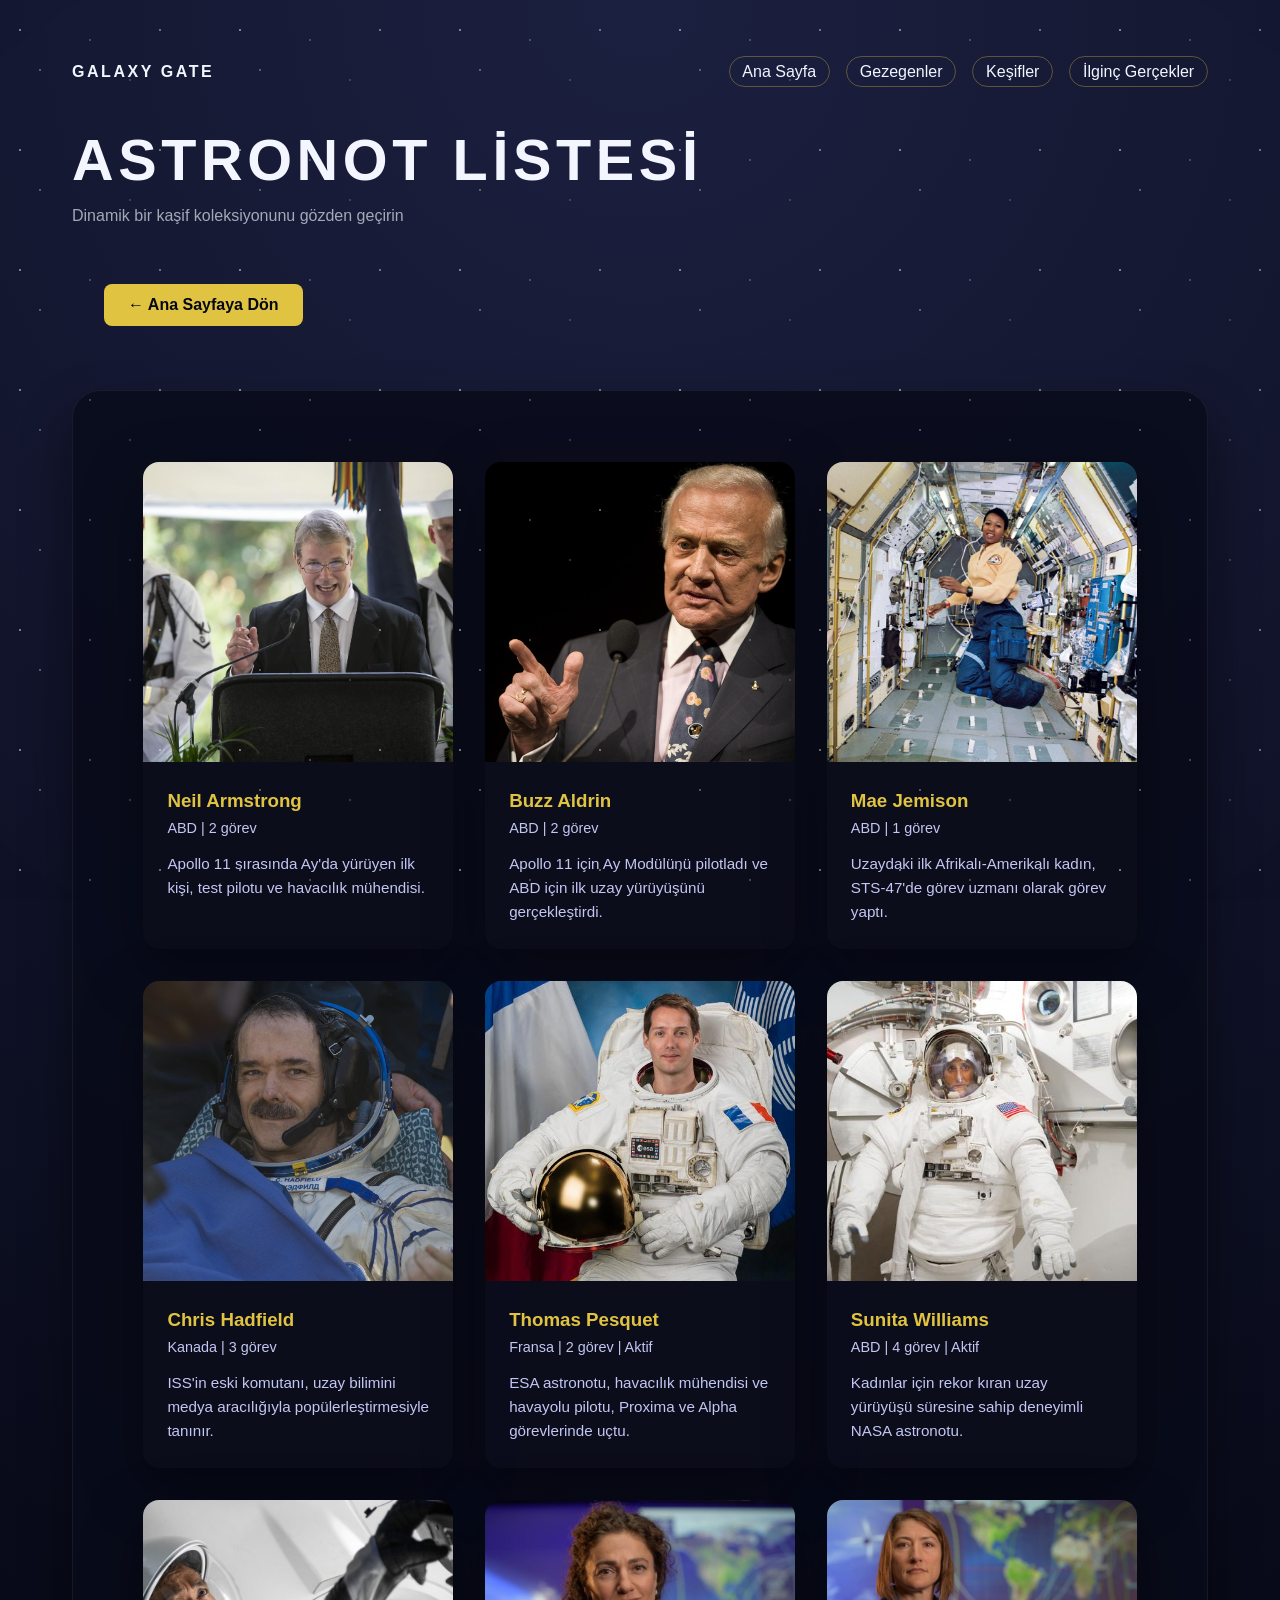
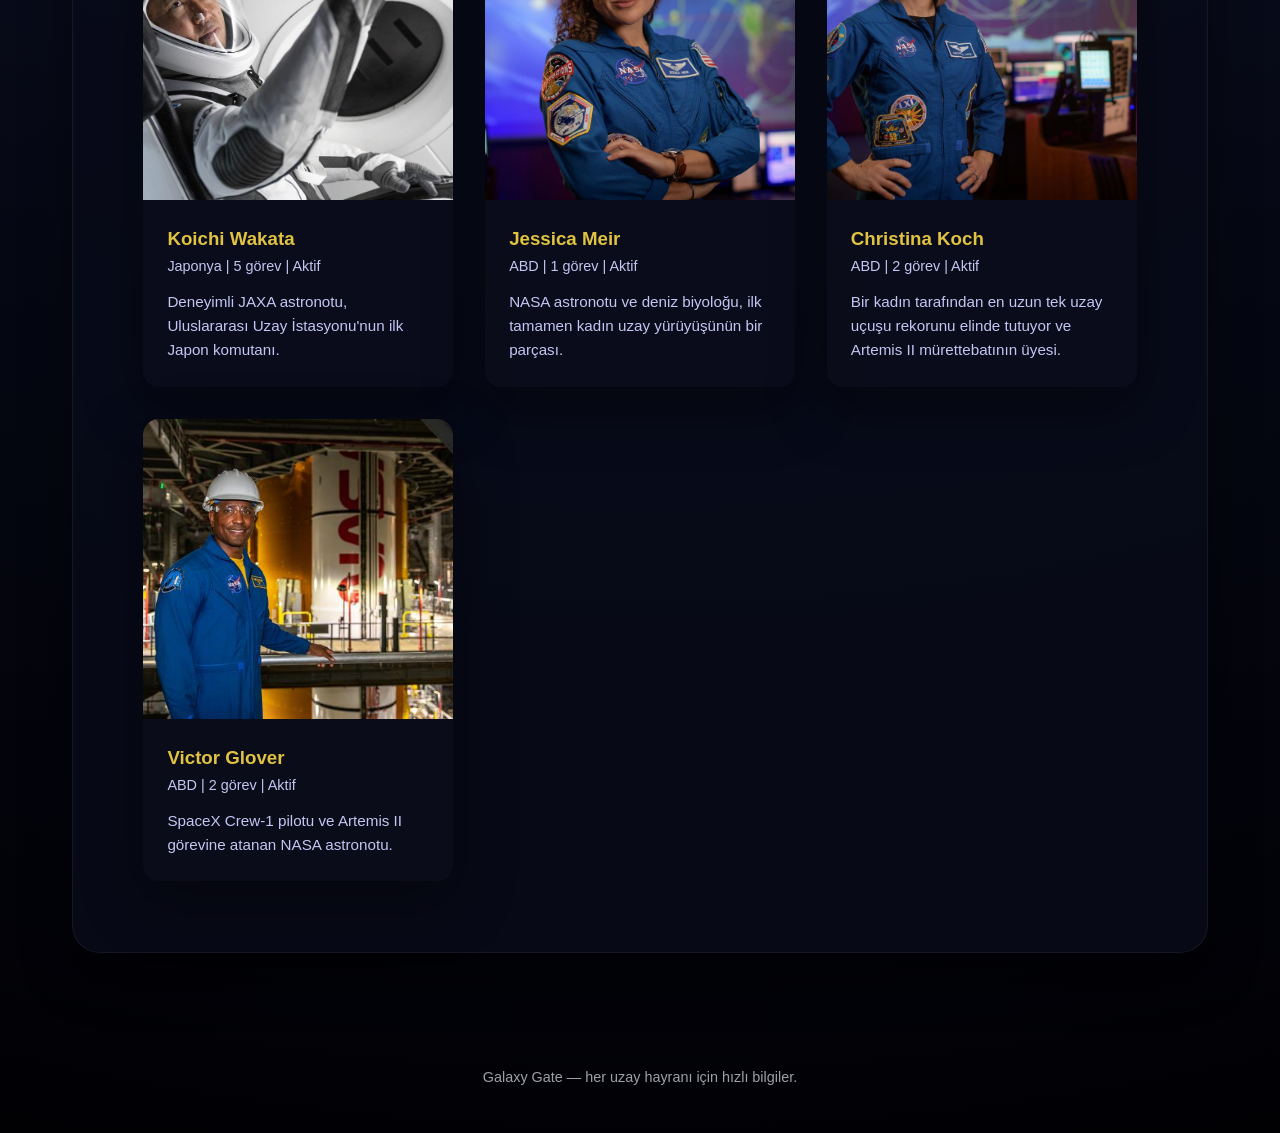
==== HTML/astronauts.html @ 95a06919 "Initial commit: Galaxy Gate website - Complete static website with HTML and CSS" ====
<!DOCTYPE html>
<html lang="tr">
  <head>
    <meta charset="utf-8">
    <meta name="viewport" content="width=device-width, initial-scale=1">
    <title>Astronotlar - Galaxy Gate</title>
    <link rel="stylesheet" href="../CSS/common.css" />
    <link rel="stylesheet" href="../CSS/astronauts.css" />
  </head>
  <body>
    <div class="stars"></div>
    <header class="page-header">
      <div class="page-header__inner">
        <a class="brand" href="index.html">Galaxy Gate</a>
        <nav>
          <a href="index.html">Ana Sayfa</a>
          <a href="planets.html">Gezegenler</a>
          <a href="discoveries.html">Keşifler</a>
          <a href="facts.html">İlginç Gerçekler</a>
        </nav>
      </div>
      <div class="page-header__hero">
        <h1>Astronot Listesi</h1>
        <p>Dinamik bir kaşif koleksiyonunu gözden geçirin</p>
      </div>
    </header>

    <main>
      <div class="back-link-wrapper">
        <a href="index.html" class="back-link">← Ana Sayfaya Dön</a>
      </div>
      <section class="list-wrapper">
        <div class="astronauts-grid">
          <article class="card">
            <img src="../images/astronauts/neil-armstrong.jpg" alt="Neil Armstrong">
            <div class="card-content">
              <h3>Neil Armstrong</h3>
              <div class="card-meta">ABD | 2 görev</div>
              <p class="card-bio">Apollo 11 sırasında Ay'da yürüyen ilk kişi, test pilotu ve havacılık mühendisi.</p>
            </div>
          </article>

          <article class="card">
            <img src="../images/astronauts/buzz-aldrin.jpg" alt="Buzz Aldrin">
            <div class="card-content">
              <h3>Buzz Aldrin</h3>
              <div class="card-meta">ABD | 2 görev</div>
              <p class="card-bio">Apollo 11 için Ay Modülünü pilotladı ve ABD için ilk uzay yürüyüşünü gerçekleştirdi.</p>
            </div>
          </article>

          <article class="card">
            <img src="../images/astronauts/mae-jemison.jpg" alt="Mae Jemison">
            <div class="card-content">
              <h3>Mae Jemison</h3>
              <div class="card-meta">ABD | 1 görev</div>
              <p class="card-bio">Uzaydaki ilk Afrikalı-Amerikalı kadın, STS-47'de görev uzmanı olarak görev yaptı.</p>
            </div>
          </article>

          <article class="card">
            <img src="../images/astronauts/chris-hadfield.jpg" alt="Chris Hadfield">
            <div class="card-content">
              <h3>Chris Hadfield</h3>
              <div class="card-meta">Kanada | 3 görev</div>
              <p class="card-bio">ISS'in eski komutanı, uzay bilimini medya aracılığıyla popülerleştirmesiyle tanınır.</p>
            </div>
          </article>

          <article class="card">
            <img src="../images/astronauts/thomas-pesquet.jpg" alt="Thomas Pesquet">
            <div class="card-content">
              <h3>Thomas Pesquet</h3>
              <div class="card-meta">Fransa | 2 görev | Aktif</div>
              <p class="card-bio">ESA astronotu, havacılık mühendisi ve havayolu pilotu, Proxima ve Alpha görevlerinde uçtu.</p>
            </div>
          </article>

          <article class="card">
            <img src="../images/astronauts/sunita-williams.jpg" alt="Sunita Williams">
            <div class="card-content">
              <h3>Sunita Williams</h3>
              <div class="card-meta">ABD | 4 görev | Aktif</div>
              <p class="card-bio">Kadınlar için rekor kıran uzay yürüyüşü süresine sahip deneyimli NASA astronotu.</p>
            </div>
          </article>

          <article class="card">
            <img src="../images/astronauts/koichi-wakata.jpg" alt="Koichi Wakata">
            <div class="card-content">
              <h3>Koichi Wakata</h3>
              <div class="card-meta">Japonya | 5 görev | Aktif</div>
              <p class="card-bio">Deneyimli JAXA astronotu, Uluslararası Uzay İstasyonu'nun ilk Japon komutanı.</p>
            </div>
          </article>

          <article class="card">
            <img src="../images/astronauts/jessica-meir.jpg" alt="Jessica Meir">
            <div class="card-content">
              <h3>Jessica Meir</h3>
              <div class="card-meta">ABD | 1 görev | Aktif</div>
              <p class="card-bio">NASA astronotu ve deniz biyoloğu, ilk tamamen kadın uzay yürüyüşünün bir parçası.</p>
            </div>
          </article>

          <article class="card">
            <img src="../images/astronauts/christina-koch.jpg" alt="Christina Koch">
            <div class="card-content">
              <h3>Christina Koch</h3>
              <div class="card-meta">ABD | 2 görev | Aktif</div>
              <p class="card-bio">Bir kadın tarafından en uzun tek uzay uçuşu rekorunu elinde tutuyor ve Artemis II mürettebatının üyesi.</p>
            </div>
          </article>

          <article class="card">
            <img src="../images/astronauts/victor-glover.jpg" alt="Victor Glover">
            <div class="card-content">
              <h3>Victor Glover</h3>
              <div class="card-meta">ABD | 2 görev | Aktif</div>
              <p class="card-bio">SpaceX Crew-1 pilotu ve Artemis II görevine atanan NASA astronotu.</p>
            </div>
          </article>
        </div>
      </section>
    </main>

    <footer class="page-footer">
      <p>Galaxy Gate — her uzay hayranı için hızlı bilgiler.</p>
    </footer>
  </body>
</html>
---- CSS/common.css ----
/* Common Background Styles for All Pages (except index.html) */

/* Reset and base styles */
* {
  margin: 0;
  padding: 0;
  box-sizing: border-box;
}

body {
  font-family: 'Segoe UI', Tahoma, Geneva, Verdana, sans-serif;
  background:
    radial-gradient(1200px 800px at 80% -10%, rgba(66, 133, 244, 0.10), transparent 60%),
    radial-gradient(900px 700px at 10% 120%, rgba(123, 31, 162, 0.10), transparent 60%),
    radial-gradient(600px 500px at 50% 20%, rgba(0, 255, 234, 0.06), transparent 55%),
    linear-gradient(180deg, #0b0d18 0%, #0a0c16 35%, #060914 100%);
  color: #ffffff;
  overflow-y: auto;
  overflow-x: hidden;
  min-height: 100vh;
  position: relative;
}

/* Subtle vignette for cinematic depth */
body::after {
  content: '';
  position: fixed;
  inset: 0;
  pointer-events: none;
  background: radial-gradient(120% 120% at 50% 50%, transparent 55%, rgba(0,0,0,0.35) 100%);
  z-index: 1;
}

/* Stars background */
.stars {
  position: fixed;
  top: 0;
  left: 0;
  width: 100%;
  height: 100%;
  background-image: 
    radial-gradient(1.5px 1.5px at 20px 30px, #ffffff, transparent),
    radial-gradient(1.2px 1.2px at 40px 70px, rgba(255,255,255,0.85), transparent),
    radial-gradient(1px 1px at 90px 40px, rgba(255,255,255,0.9), transparent),
    radial-gradient(1px 1px at 130px 80px, rgba(255,255,255,0.7), transparent),
    radial-gradient(1.6px 1.6px at 160px 30px, rgba(255,255,255,0.8), transparent);
  background-repeat: repeat;
  background-size: 220px 120px;
  animation: twinkle 5s ease-in-out infinite alternate;
  opacity: 0.85;
  z-index: 0;
}

@keyframes twinkle {
  0% { opacity: 0.3; }
  100% { opacity: 1; }
}
---- CSS/astronauts.css ----
/* Astronauts page specific styles */

:root {
  color-scheme: dark;
  --bg: radial-gradient(circle at top, #1c2040 0%, #050713 70%, #010104 100%);
  --surface: rgba(9, 12, 26, 0.82);
  --surface-alt: rgba(15, 19, 37, 0.82);
  --border: rgba(255, 255, 255, 0.06);
  --text: #f3f5ff;
  --muted: rgba(243, 245, 255, 0.65);
  --accent: #e0c341;
  --accent-strong: #f5d861;
  --shadow: 0 24px 50px rgba(0, 0, 0, 0.45);
  --font-primary: "Segoe UI", "Cairo", sans-serif;
}

*,
*::before,
*::after {
  box-sizing: border-box;
}

html,
body {
  margin: 0;
  min-height: 100%;
  background: var(--bg);
  color: var(--text);
  font-family: var(--font-primary);
}

a {
  color: inherit;
  text-decoration: none;
}

a:focus-visible,
button:focus-visible,
select:focus-visible,
input:focus-visible {
  outline: 3px solid var(--accent);
  outline-offset: 3px;
}

.page-header {
  position: relative;
  padding: clamp(1.5rem, 5vw, 3.5rem) clamp(1.5rem, 6vw, 4.5rem) 1.5rem;
  display: flex;
  flex-direction: column;
  gap: 2.5rem;
}

.page-header__inner {
  display: flex;
  justify-content: space-between;
  align-items: center;
  gap: 1.5rem;
}

.brand {
  font-weight: 700;
  letter-spacing: 0.16em;
  text-transform: uppercase;
}

.page-header nav {
  display: flex;
  gap: 1rem;
  flex-wrap: wrap;
}

.page-header nav a {
  padding: 0.35rem 0.8rem;
  border-radius: 999px;
  border: 1px solid rgba(224, 195, 65, 0.35);
  transition: background 200ms ease;
}

.page-header nav a:hover,
.page-header nav a:focus-visible {
  background: rgba(224, 195, 65, 0.16);
  color: var(--accent-strong);
}

.page-header__hero h1 {
  margin: 0 0 0.6rem;
  font-size: clamp(2.4rem, 6vw, 3.6rem);
  text-transform: uppercase;
  letter-spacing: 0.08em;
}

.page-header__hero p {
  margin: 0;
  max-width: 620px;
  color: var(--muted);
  line-height: 1.6;
}

main {
  display: flex;
  flex-direction: column;
  gap: 2rem;
  padding: 0 clamp(1.5rem, 6vw, 4.5rem) clamp(3rem, 6vw, 5rem);
}

.list-wrapper {
  background: var(--surface);
  border-radius: 28px;
  border: 1px solid var(--border);
  padding: clamp(1.5rem, 3vw, 2.5rem);
  min-height: 40vh;
  box-shadow: var(--shadow);
}

.astronauts-grid {
  display: grid;
  grid-template-columns: repeat(auto-fill, minmax(280px, 1fr));
  gap: 2rem;
  padding: 2rem;
  max-width: 1400px;
  margin: 0 auto;
}

.card {
  background: rgba(12, 14, 28, 0.85);
  border-radius: 1rem;
  overflow: hidden;
  box-shadow: 0 20px 60px rgba(0, 0, 0, 0.4);
  transition: transform 0.3s ease;
}

.card:hover {
  transform: translateY(-5px);
}

.card img {
  width: 100%;
  height: 300px;
  object-fit: cover;
}

.card-content {
  padding: 1.5rem;
}

.card h3 {
  color: #e0c341;
  margin: 0 0 0.5rem 0;
}

.card-meta {
  color: #c3c6f2;
  font-size: 0.9rem;
  margin-bottom: 1rem;
}

.card-bio {
  color: #c3c6f2;
  line-height: 1.6;
  font-size: 0.95rem;
}

.page-footer {
  text-align: center;
  padding: 2.5rem 1.5rem 3rem;
  color: var(--muted);
  font-size: 0.9rem;
}

.back-link-wrapper {
  position: relative;
  z-index: 100;
  padding: 2rem;
}

.back-link {
  display: inline-block;
  padding: 0.75rem 1.5rem;
  background: #e0c341;
  color: #050713;
  text-decoration: none;
  border-radius: 0.5rem;
  font-weight: bold;
  cursor: pointer;
  transition: background 0.3s ease;
}

.back-link:hover {
  background: #f5d861;
}

@media (max-width: 768px) {
  .page-header__inner {
    flex-direction: column;
    align-items: flex-start;
  }
}

@media (prefers-reduced-motion: reduce) {
  *,
  *::before,
  *::after {
    animation-duration: 0.01ms !important;
    animation-iteration-count: 1 !important;
    transition-duration: 0.01ms !important;
  }
}
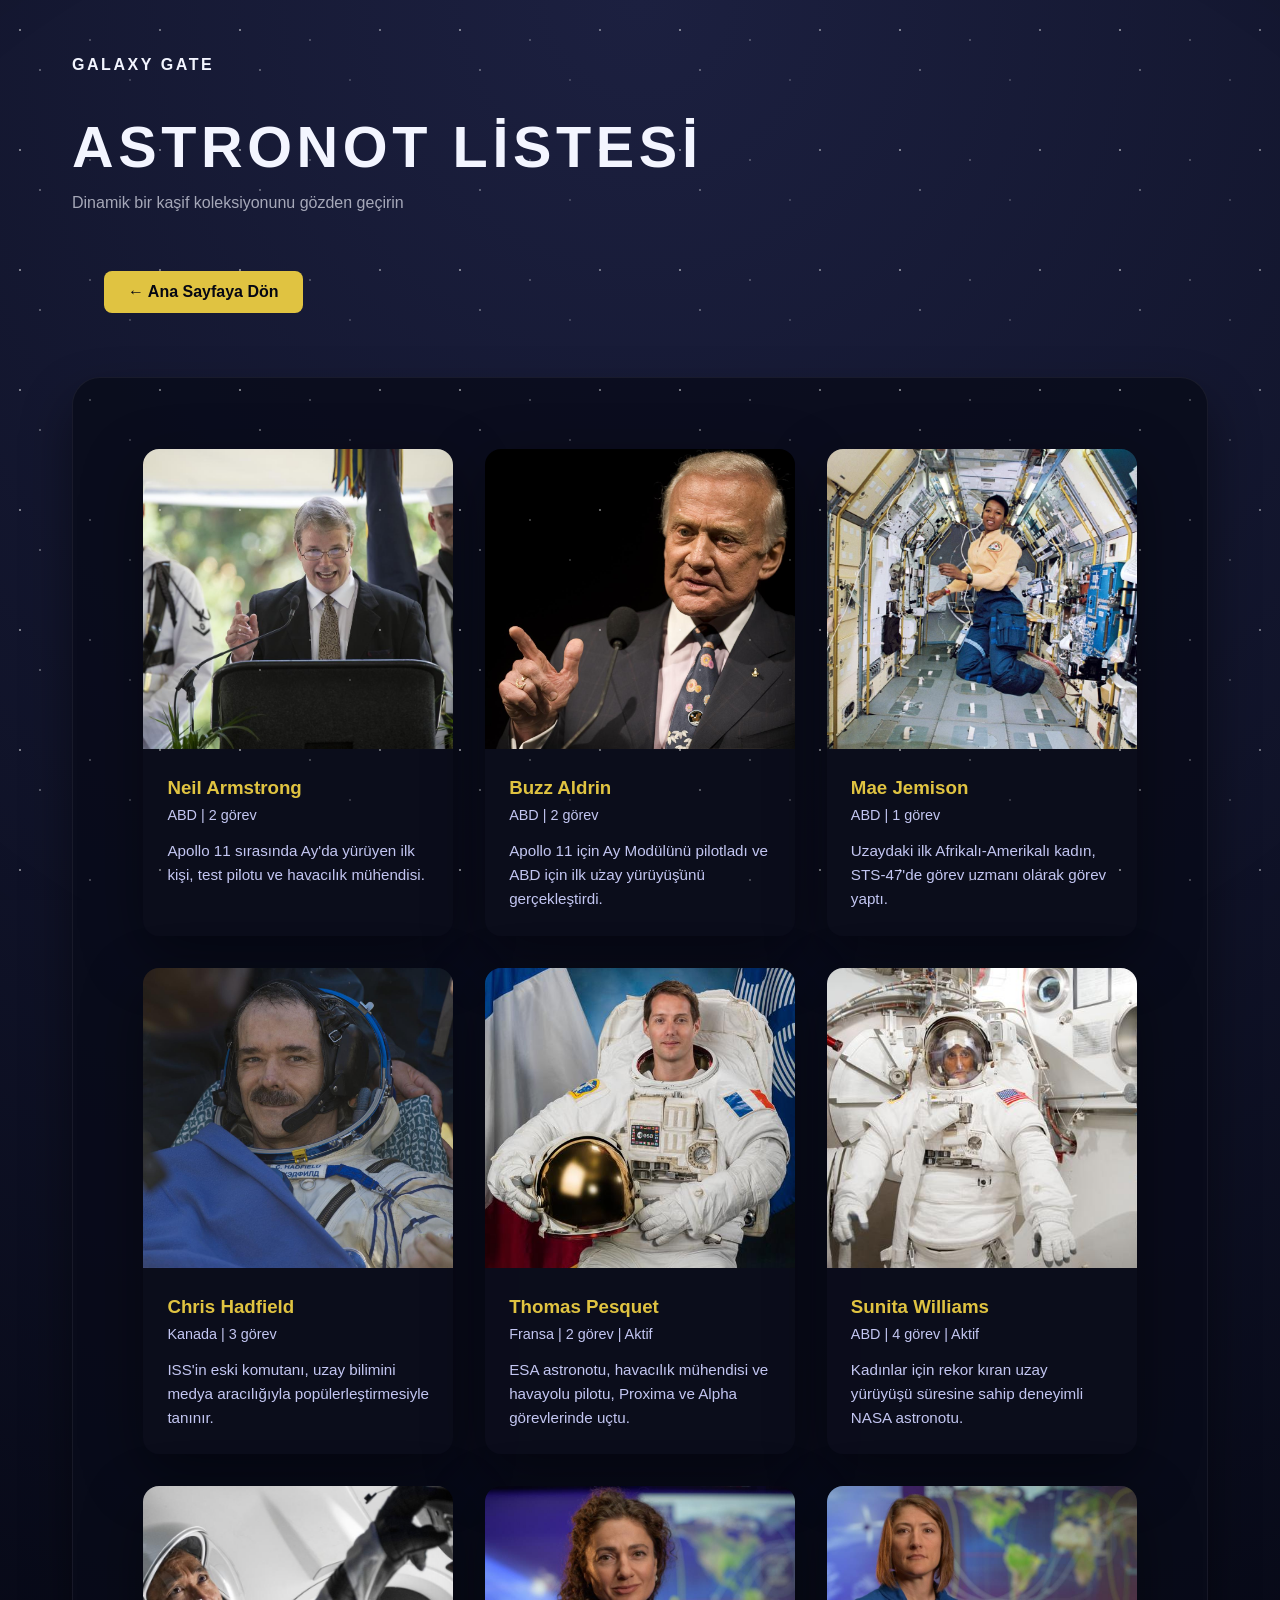
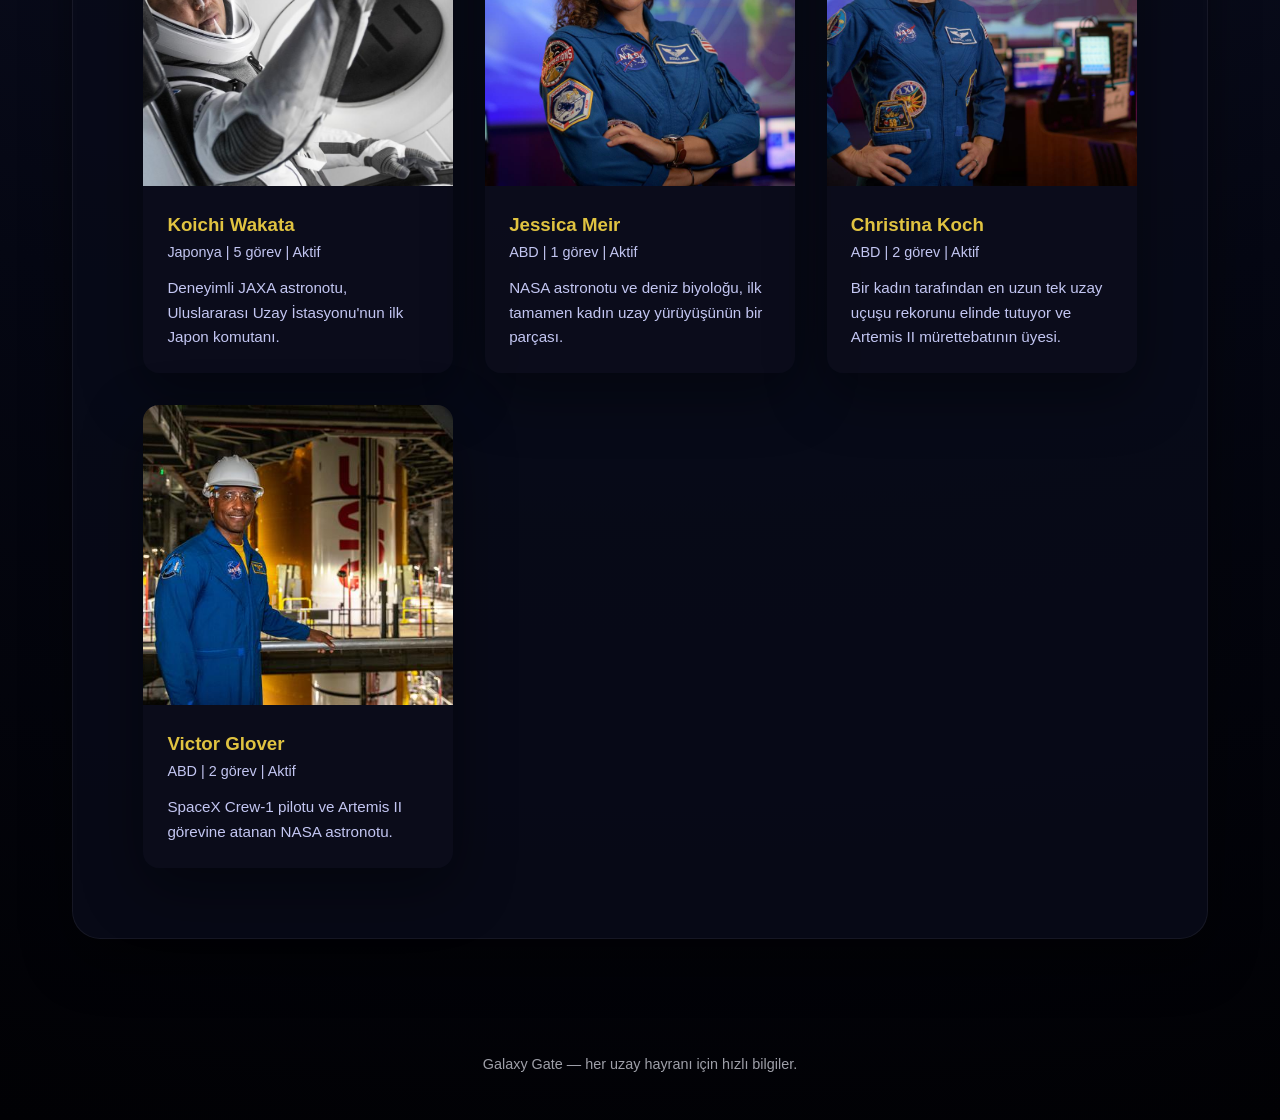
==== commit e4fede49: "إصلاح مشكلة التمرير في الصفحة الرئيسية وإزالة شريط التنقل من صفحة رواد الفضاء" ====
--- a/HTML/astronauts.html
+++ b/HTML/astronauts.html
@@ -11,13 +11,7 @@
     <div class="stars"></div>
     <header class="page-header">
       <div class="page-header__inner">
-        <a class="brand" href="index.html">Galaxy Gate</a>
-        <nav>
-          <a href="index.html">Ana Sayfa</a>
-          <a href="planets.html">Gezegenler</a>
-          <a href="discoveries.html">Keşifler</a>
-          <a href="facts.html">İlginç Gerçekler</a>
-        </nav>
+        <a class="brand" href="../index.html">Galaxy Gate</a>
       </div>
       <div class="page-header__hero">
         <h1>Astronot Listesi</h1>
@@ -27,7 +21,7 @@
 
     <main>
       <div class="back-link-wrapper">
-        <a href="index.html" class="back-link">← Ana Sayfaya Dön</a>
+        <a href="../index.html" class="back-link">← Ana Sayfaya Dön</a>
       </div>
       <section class="list-wrapper">
         <div class="astronauts-grid">
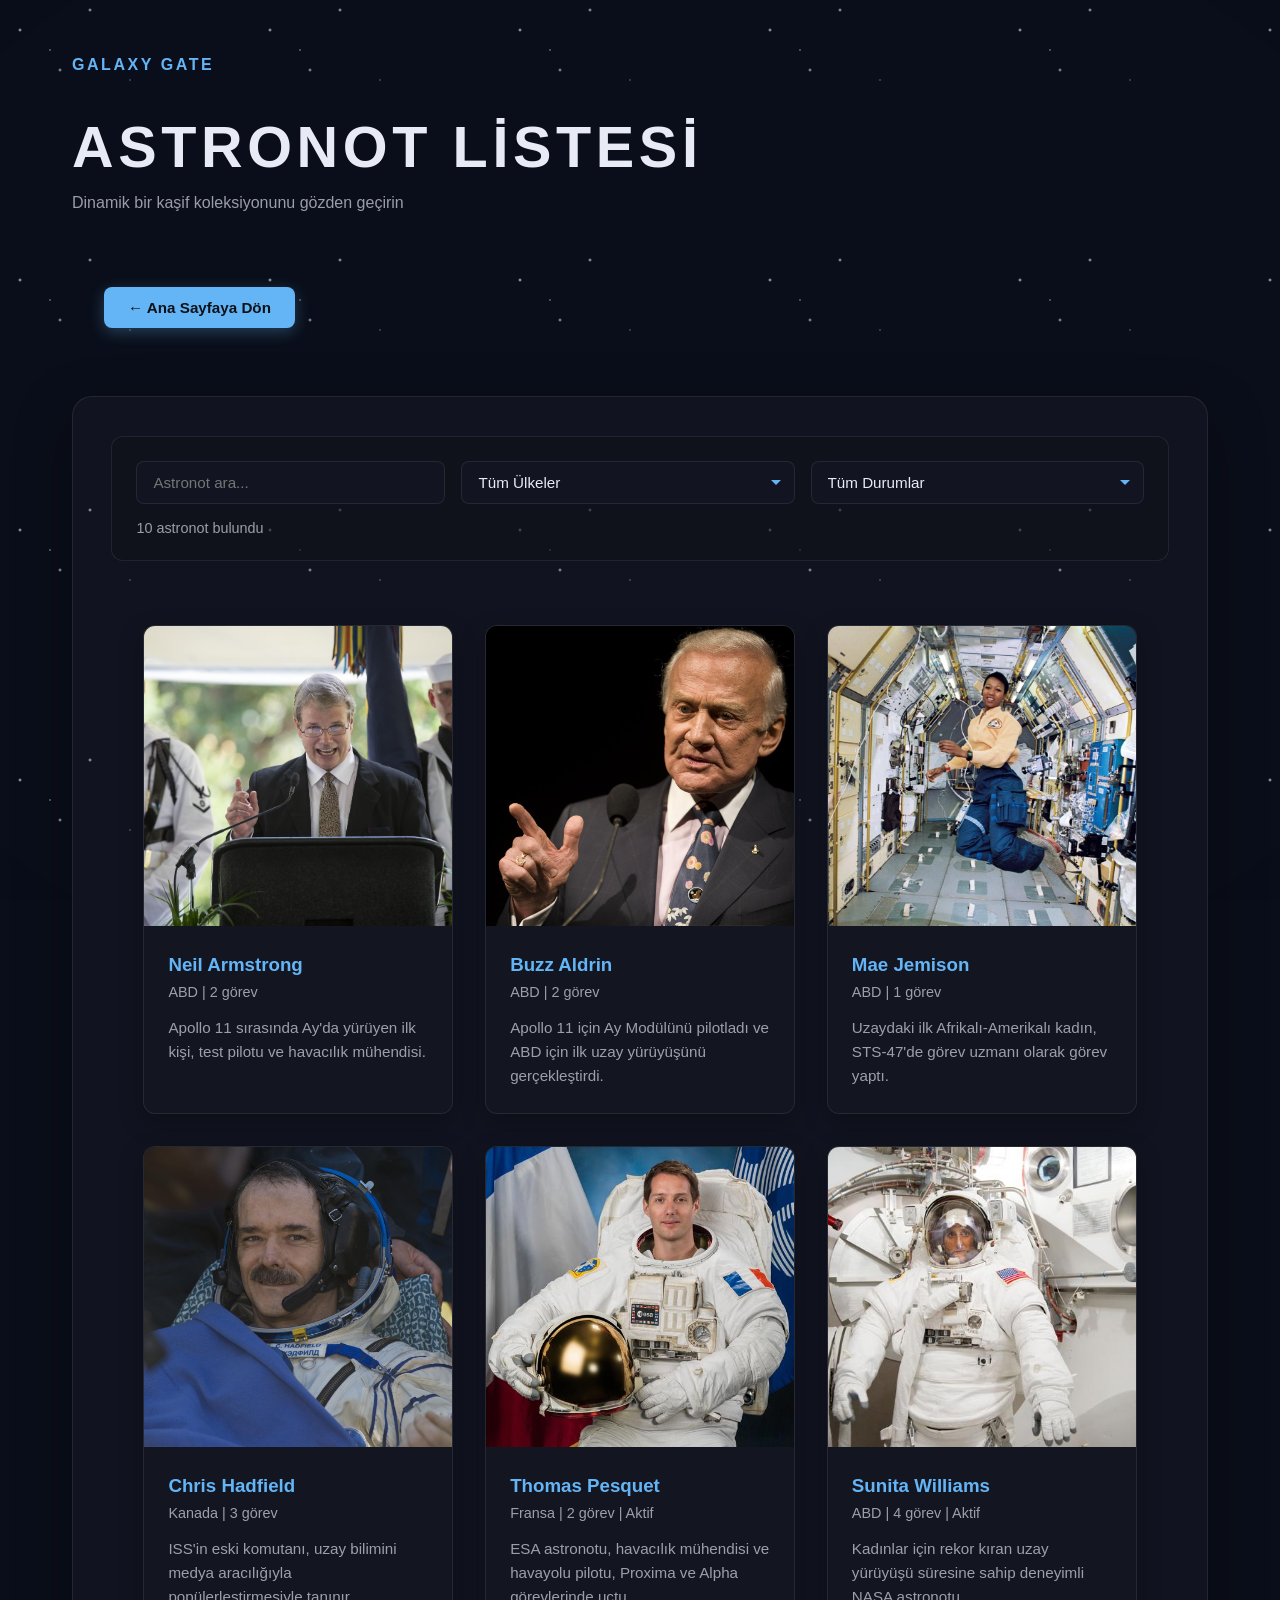
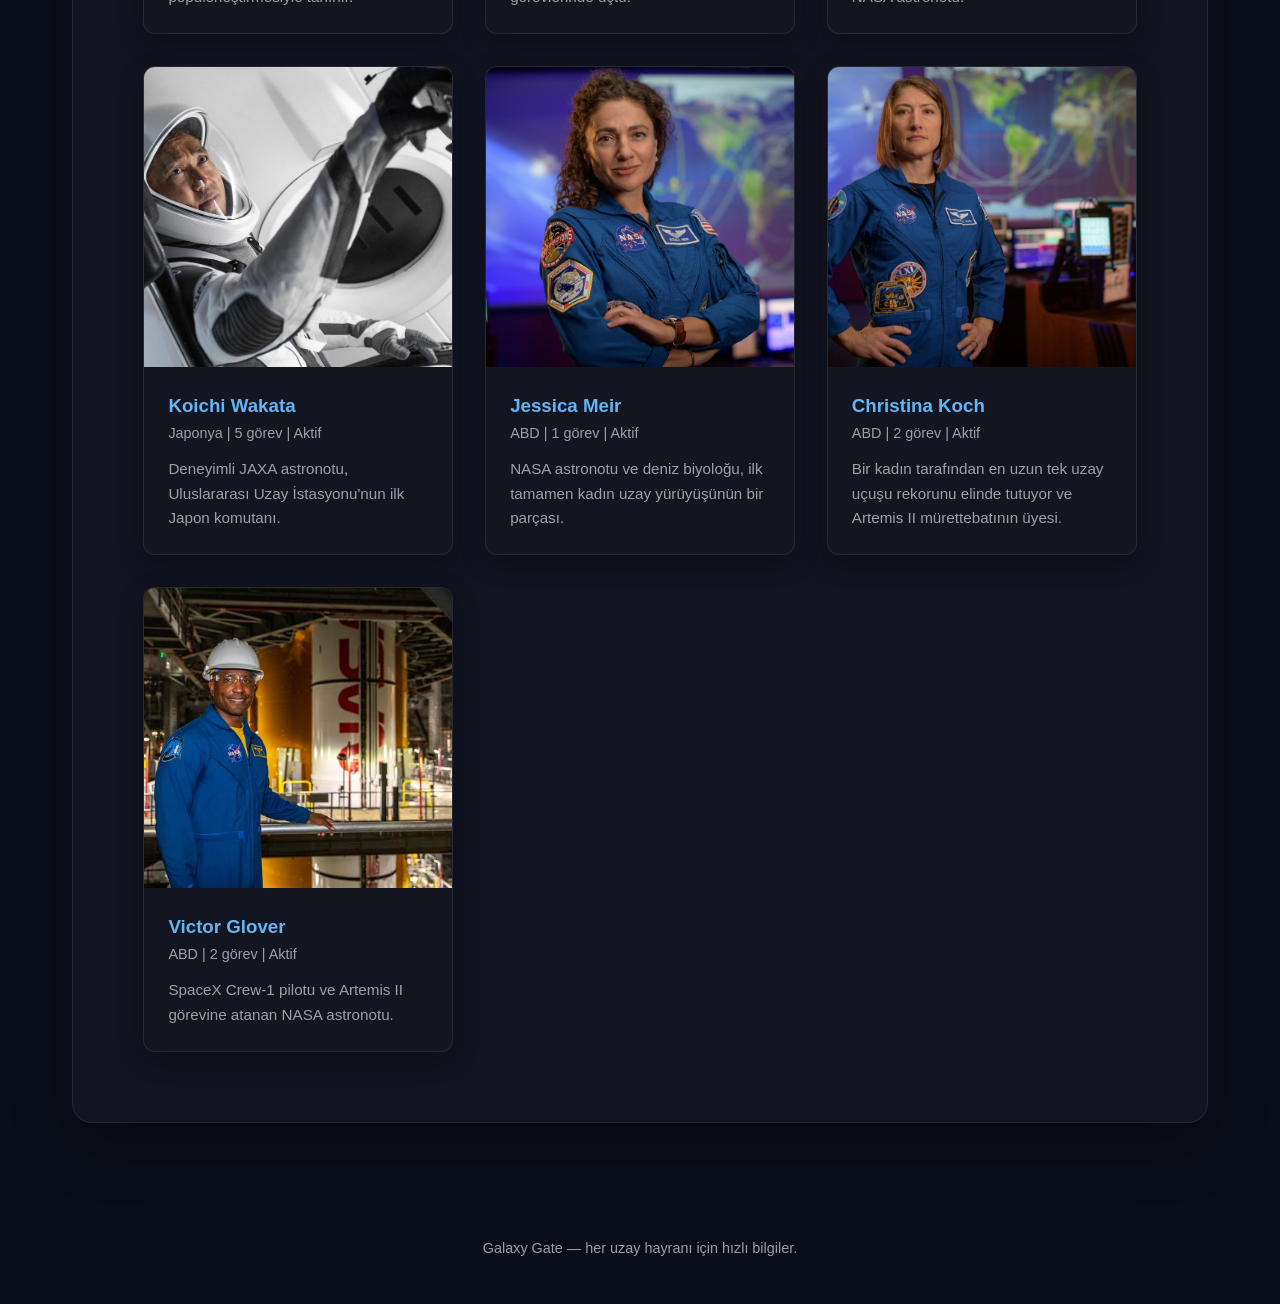
==== commit 3ae488e1: "Fix mobile responsiveness for Discoveries and Facts sections - single column layout and proper cente" ====
--- a/HTML/astronauts.html
+++ b/HTML/astronauts.html
@@ -121,5 +121,6 @@
     <footer class="page-footer">
       <p>Galaxy Gate — her uzay hayranı için hızlı bilgiler.</p>
     </footer>
+    <script src="../JS/astronauts.js"></script>
   </body>
 </html>
--- a/CSS/common.css
+++ b/CSS/common.css
@@ -9,16 +9,42 @@
 
 body {
   font-family: 'Segoe UI', Tahoma, Geneva, Verdana, sans-serif;
-  background:
-    radial-gradient(1200px 800px at 80% -10%, rgba(66, 133, 244, 0.10), transparent 60%),
-    radial-gradient(900px 700px at 10% 120%, rgba(123, 31, 162, 0.10), transparent 60%),
-    radial-gradient(600px 500px at 50% 20%, rgba(0, 255, 234, 0.06), transparent 55%),
-    linear-gradient(180deg, #0b0d18 0%, #0a0c16 35%, #060914 100%);
-  color: #ffffff;
+  background: #0a0e1a;
+  color: #e8eaf6;
   overflow-y: auto;
   overflow-x: hidden;
   min-height: 100vh;
   position: relative;
+}
+
+body::before {
+  content: "";
+  position: fixed;
+  inset: 0;
+  background: 
+    radial-gradient(2px 2px at 20px 30px, rgba(255, 255, 255, 0.8), transparent),
+    radial-gradient(2px 2px at 60px 70px, rgba(255, 255, 255, 0.7), transparent),
+    radial-gradient(1px 1px at 50px 50px, rgba(255, 255, 255, 0.9), transparent),
+    radial-gradient(1px 1px at 130px 80px, rgba(255, 255, 255, 0.6), transparent),
+    radial-gradient(2px 2px at 90px 10px, rgba(255, 255, 255, 0.75), transparent),
+    radial-gradient(1px 1px at 10px 90px, rgba(255, 255, 255, 0.85), transparent),
+    radial-gradient(2px 2px at 120px 150px, rgba(255, 255, 255, 0.7), transparent),
+    radial-gradient(1px 1px at 200px 200px, rgba(255, 255, 255, 0.8), transparent),
+    radial-gradient(1.5px 1.5px at 30px 150px, rgba(255, 255, 255, 0.65), transparent),
+    radial-gradient(1px 1px at 180px 30px, rgba(255, 255, 255, 0.9), transparent),
+    radial-gradient(2px 2px at 210px 100px, rgba(255, 255, 255, 0.7), transparent),
+    radial-gradient(1px 1px at 40px 200px, rgba(255, 255, 255, 0.8), transparent),
+    radial-gradient(1.5px 1.5px at 170px 170px, rgba(255, 255, 255, 0.75), transparent),
+    radial-gradient(1px 1px at 100px 120px, rgba(255, 255, 255, 0.85), transparent),
+    radial-gradient(2px 2px at 150px 60px, rgba(255, 255, 255, 0.7), transparent),
+    radial-gradient(1px 1px at 70px 190px, rgba(255, 255, 255, 0.8), transparent);
+  background-size: 250px 250px;
+  background-repeat: repeat;
+  mix-blend-mode: screen;
+  opacity: 1;
+  animation: twinkling 3s ease-in-out infinite;
+  pointer-events: none;
+  z-index: -1;
 }
 
 /* Subtle vignette for cinematic depth */
@@ -27,7 +53,7 @@
   position: fixed;
   inset: 0;
   pointer-events: none;
-  background: radial-gradient(120% 120% at 50% 50%, transparent 55%, rgba(0,0,0,0.35) 100%);
+  background: radial-gradient(120% 120% at 50% 50%, transparent 55%, rgba(0,0,0,0.2) 100%);
   z-index: 1;
 }
 
@@ -39,15 +65,15 @@
   width: 100%;
   height: 100%;
   background-image: 
-    radial-gradient(1.5px 1.5px at 20px 30px, #ffffff, transparent),
-    radial-gradient(1.2px 1.2px at 40px 70px, rgba(255,255,255,0.85), transparent),
-    radial-gradient(1px 1px at 90px 40px, rgba(255,255,255,0.9), transparent),
-    radial-gradient(1px 1px at 130px 80px, rgba(255,255,255,0.7), transparent),
-    radial-gradient(1.6px 1.6px at 160px 30px, rgba(255,255,255,0.8), transparent);
+    radial-gradient(2px 2px at 20px 30px, rgba(255, 255, 255, 0.8), transparent),
+    radial-gradient(2px 2px at 60px 70px, rgba(255, 255, 255, 0.7), transparent),
+    radial-gradient(1px 1px at 50px 50px, rgba(255, 255, 255, 0.9), transparent),
+    radial-gradient(1px 1px at 130px 80px, rgba(255, 255, 255, 0.6), transparent),
+    radial-gradient(2px 2px at 90px 10px, rgba(255, 255, 255, 0.75), transparent);
   background-repeat: repeat;
-  background-size: 220px 120px;
-  animation: twinkle 5s ease-in-out infinite alternate;
-  opacity: 0.85;
+  background-size: 250px 250px;
+  animation: twinkling 3s ease-in-out infinite;
+  opacity: 1;
   z-index: 0;
 }
 
@@ -56,3 +82,77 @@
   100% { opacity: 1; }
 }
 
+@keyframes twinkling {
+  0%, 100% { opacity: 1; }
+  50% { opacity: 0.6; }
+}
+
+/* Responsive styles for common elements */
+.back-link-wrapper {
+  position: relative;
+  z-index: 100;
+  padding: 1.5rem;
+  margin-top: 1rem;
+}
+
+.back-link {
+  display: inline-block;
+  padding: 0.75rem 1.5rem;
+  background: linear-gradient(135deg, #64b5f6 0%, #90caf9 100%);
+  color: #0f1118;
+  text-decoration: none;
+  border-radius: 8px;
+  font-weight: 600;
+  cursor: pointer;
+  transition: all 0.25s ease;
+  font-size: 0.95rem;
+  border: none;
+  box-shadow: 0 4px 15px rgba(100, 181, 246, 0.3);
+  position: relative;
+  overflow: hidden;
+}
+
+.back-link::before {
+  content: '';
+  position: absolute;
+  top: 0;
+  left: -100%;
+  width: 100%;
+  height: 100%;
+  background: rgba(255,255,255,0.2);
+  transition: left 0.3s ease;
+}
+
+.back-link:hover::before {
+  left: 100%;
+}
+
+.back-link:hover {
+  background: linear-gradient(135deg, #90caf9 0%, #64b5f6 100%);
+  transform: translateY(-2px);
+  box-shadow: 0 6px 20px rgba(100, 181, 246, 0.4);
+}
+
+/* Mobile responsive */
+@media (max-width: 780px) {
+  .back-link-wrapper {
+    padding: 1rem;
+  }
+
+  .back-link {
+    padding: 0.65rem 1.25rem;
+    font-size: 0.85rem;
+  }
+}
+
+@media (max-width: 480px) {
+  .back-link-wrapper {
+    padding: 0.75rem;
+  }
+
+  .back-link {
+    padding: 0.6rem 1rem;
+    font-size: 0.8rem;
+  }
+}
+
--- a/CSS/astronauts.css
+++ b/CSS/astronauts.css
@@ -2,15 +2,15 @@
 
 :root {
   color-scheme: dark;
-  --bg: radial-gradient(circle at top, #1c2040 0%, #050713 70%, #010104 100%);
-  --surface: rgba(9, 12, 26, 0.82);
-  --surface-alt: rgba(15, 19, 37, 0.82);
-  --border: rgba(255, 255, 255, 0.06);
-  --text: #f3f5ff;
-  --muted: rgba(243, 245, 255, 0.65);
-  --accent: #e0c341;
-  --accent-strong: #f5d861;
-  --shadow: 0 24px 50px rgba(0, 0, 0, 0.45);
+  --bg: radial-gradient(circle at top, #1a1d2e 0%, #0f1118 70%, #0a0b10 100%);
+  --surface: rgba(20, 23, 35, 0.75);
+  --surface-alt: rgba(24, 27, 42, 0.75);
+  --border: rgba(255, 255, 255, 0.08);
+  --text: #e8eaf6;
+  --muted: rgba(232, 234, 246, 0.65);
+  --accent: #64b5f6;
+  --accent-strong: #90caf9;
+  --shadow: 0 20px 60px rgba(0, 0, 0, 0.3);
   --font-primary: "Segoe UI", "Cairo", sans-serif;
 }
 
@@ -24,9 +24,40 @@
 body {
   margin: 0;
   min-height: 100%;
-  background: var(--bg);
+  background: #0a0e1a;
   color: var(--text);
   font-family: var(--font-primary);
+  position: relative;
+}
+
+body::before {
+  content: "";
+  position: fixed;
+  inset: 0;
+  background: 
+    radial-gradient(2px 2px at 20px 30px, rgba(255, 255, 255, 0.8), transparent),
+    radial-gradient(2px 2px at 60px 70px, rgba(255, 255, 255, 0.7), transparent),
+    radial-gradient(1px 1px at 50px 50px, rgba(255, 255, 255, 0.9), transparent),
+    radial-gradient(1px 1px at 130px 80px, rgba(255, 255, 255, 0.6), transparent),
+    radial-gradient(2px 2px at 90px 10px, rgba(255, 255, 255, 0.75), transparent),
+    radial-gradient(1px 1px at 10px 90px, rgba(255, 255, 255, 0.85), transparent),
+    radial-gradient(2px 2px at 120px 150px, rgba(255, 255, 255, 0.7), transparent),
+    radial-gradient(1px 1px at 200px 200px, rgba(255, 255, 255, 0.8), transparent),
+    radial-gradient(1.5px 1.5px at 30px 150px, rgba(255, 255, 255, 0.65), transparent),
+    radial-gradient(1px 1px at 180px 30px, rgba(255, 255, 255, 0.9), transparent),
+    radial-gradient(2px 2px at 210px 100px, rgba(255, 255, 255, 0.7), transparent),
+    radial-gradient(1px 1px at 40px 200px, rgba(255, 255, 255, 0.8), transparent),
+    radial-gradient(1.5px 1.5px at 170px 170px, rgba(255, 255, 255, 0.75), transparent),
+    radial-gradient(1px 1px at 100px 120px, rgba(255, 255, 255, 0.85), transparent),
+    radial-gradient(2px 2px at 150px 60px, rgba(255, 255, 255, 0.7), transparent),
+    radial-gradient(1px 1px at 70px 190px, rgba(255, 255, 255, 0.8), transparent);
+  background-size: 250px 250px;
+  background-repeat: repeat;
+  mix-blend-mode: screen;
+  opacity: 1;
+  animation: twinkling 3s ease-in-out infinite;
+  pointer-events: none;
+  z-index: -1;
 }
 
 a {
@@ -61,6 +92,7 @@
   font-weight: 700;
   letter-spacing: 0.16em;
   text-transform: uppercase;
+  color: var(--accent);
 }
 
 .page-header nav {
@@ -70,16 +102,20 @@
 }
 
 .page-header nav a {
-  padding: 0.35rem 0.8rem;
-  border-radius: 999px;
-  border: 1px solid rgba(224, 195, 65, 0.35);
-  transition: background 200ms ease;
+  padding: 0.5rem 1rem;
+  border-radius: 6px;
+  border: none;
+  background: transparent;
+  color: var(--muted);
+  transition: all 0.25s ease;
+  font-weight: 500;
 }
 
 .page-header nav a:hover,
 .page-header nav a:focus-visible {
-  background: rgba(224, 195, 65, 0.16);
-  color: var(--accent-strong);
+  background: rgba(100, 181, 246, 0.15);
+  color: var(--accent);
+  transform: translateY(-1px);
 }
 
 .page-header__hero h1 {
@@ -105,7 +141,7 @@
 
 .list-wrapper {
   background: var(--surface);
-  border-radius: 28px;
+  border-radius: 20px;
   border: 1px solid var(--border);
   padding: clamp(1.5rem, 3vw, 2.5rem);
   min-height: 40vh;
@@ -122,15 +158,18 @@
 }
 
 .card {
-  background: rgba(12, 14, 28, 0.85);
-  border-radius: 1rem;
+  background: rgba(20, 23, 35, 0.85);
+  border-radius: 12px;
   overflow: hidden;
-  box-shadow: 0 20px 60px rgba(0, 0, 0, 0.4);
-  transition: transform 0.3s ease;
+  box-shadow: 0 8px 24px rgba(0, 0, 0, 0.3);
+  border: 1px solid var(--border);
+  transition: transform 0.25s ease, box-shadow 0.25s ease, background 0.25s ease;
 }
 
 .card:hover {
-  transform: translateY(-5px);
+  transform: translateY(-4px);
+  box-shadow: 0 12px 32px rgba(100, 181, 246, 0.15);
+  background: rgba(24, 27, 42, 0.9);
 }
 
 .card img {
@@ -144,18 +183,19 @@
 }
 
 .card h3 {
-  color: #e0c341;
+  color: var(--accent);
   margin: 0 0 0.5rem 0;
+  font-weight: 600;
 }
 
 .card-meta {
-  color: #c3c6f2;
+  color: var(--muted);
   font-size: 0.9rem;
   margin-bottom: 1rem;
 }
 
 .card-bio {
-  color: #c3c6f2;
+  color: var(--muted);
   line-height: 1.6;
   font-size: 0.95rem;
 }
@@ -176,23 +216,225 @@
 .back-link {
   display: inline-block;
   padding: 0.75rem 1.5rem;
-  background: #e0c341;
-  color: #050713;
+  background: var(--accent);
+  color: #0f1118;
   text-decoration: none;
-  border-radius: 0.5rem;
-  font-weight: bold;
+  border-radius: 8px;
+  font-weight: 600;
   cursor: pointer;
-  transition: background 0.3s ease;
+  transition: all 0.25s ease;
+  border: none;
 }
 
 .back-link:hover {
-  background: #f5d861;
-}
-
-@media (max-width: 768px) {
+  background: var(--accent-strong);
+  transform: translateY(-2px);
+  box-shadow: 0 6px 16px rgba(100, 181, 246, 0.3);
+}
+
+@media (max-width: 780px) {
+  .page-header {
+    padding: clamp(1rem, 4vw, 2rem) clamp(1rem, 4vw, 2rem) 1rem;
+    gap: 1.5rem;
+  }
+
   .page-header__inner {
     flex-direction: column;
     align-items: flex-start;
+    gap: 1rem;
+  }
+
+  .brand {
+    font-size: 0.9rem;
+  }
+
+  .page-header nav {
+    width: 100%;
+    flex-wrap: wrap;
+    gap: 0.5rem;
+  }
+
+  .page-header nav a {
+    padding: 0.4rem 0.7rem;
+    font-size: 0.8rem;
+    flex: 1 1 auto;
+    min-width: calc(50% - 0.25rem);
+    text-align: center;
+  }
+
+  .page-header__hero h1 {
+    font-size: clamp(1.8rem, 6vw, 2.5rem);
+  }
+
+  .page-header__hero p {
+    font-size: clamp(0.95rem, 3vw, 1.1rem);
+  }
+
+  main {
+    padding: 0 clamp(1rem, 4vw, 2rem) clamp(2rem, 5vw, 3rem);
+  }
+
+  .list-wrapper {
+    padding: clamp(1rem, 3vw, 1.5rem);
+    border-radius: 20px;
+  }
+
+  .astronauts-grid {
+    grid-template-columns: 1fr;
+    gap: 1.5rem;
+    padding: 1rem;
+  }
+
+  .card {
+    border-radius: 0.75rem;
+  }
+
+  .card img {
+    height: 250px;
+  }
+
+  .card-content {
+    padding: 1.25rem;
+  }
+
+  .card h3 {
+    font-size: 1.2rem;
+  }
+
+  .card-meta {
+    font-size: 0.85rem;
+  }
+
+  .card-bio {
+    font-size: 0.9rem;
+  }
+
+  .back-link-wrapper {
+    padding: 1rem;
+  }
+
+  .back-link {
+    padding: 0.65rem 1.25rem;
+    font-size: 0.85rem;
+  }
+
+  .page-footer {
+    padding: 2rem 1rem;
+    font-size: 0.85rem;
+  }
+}
+
+@media (max-width: 480px) {
+  .page-header {
+    padding: 0.75rem;
+  }
+
+  .brand {
+    font-size: 0.8rem;
+  }
+
+  .page-header nav a {
+    padding: 0.35rem 0.5rem;
+    font-size: 0.75rem;
+  }
+
+  .astronauts-grid {
+    gap: 1rem;
+    padding: 0.5rem;
+  }
+
+  .card img {
+    height: 200px;
+  }
+
+  .card-content {
+    padding: 1rem;
+  }
+
+  .card h3 {
+    font-size: 1.1rem;
+  }
+
+  .card-meta,
+  .card-bio {
+    font-size: 0.85rem;
+  }
+}
+
+/* Filter Container Styles */
+.filter-container {
+  margin-bottom: 2rem;
+  padding: 1.5rem;
+  background: rgba(15, 17, 26, 0.6);
+  border-radius: 12px;
+  border: 1px solid var(--border);
+  position: relative;
+  z-index: 10;
+  pointer-events: auto;
+}
+
+.filter-controls {
+  display: flex;
+  gap: 1rem;
+  flex-wrap: wrap;
+  margin-bottom: 1rem;
+}
+
+.search-input,
+.country-filter,
+.status-filter {
+  flex: 1;
+  min-width: 200px;
+  padding: 0.75rem 1rem;
+  background: rgba(20, 23, 35, 0.8);
+  border: 1px solid var(--border);
+  border-radius: 8px;
+  color: var(--text);
+  font-size: 0.95rem;
+  transition: all 0.3s ease;
+  pointer-events: auto !important;
+  cursor: text;
+  z-index: 10;
+  position: relative;
+}
+
+.country-filter,
+.status-filter {
+  cursor: pointer;
+  appearance: none;
+  -webkit-appearance: none;
+  -moz-appearance: none;
+  background-image: url("data:image/svg+xml,%3Csvg xmlns='http://www.w3.org/2000/svg' width='12' height='12' viewBox='0 0 12 12'%3E%3Cpath fill='%2364b5f6' d='M6 9L1 4h10z'/%3E%3C/svg%3E");
+  background-repeat: no-repeat;
+  background-position: right 0.75rem center;
+  padding-right: 2.5rem;
+}
+
+.search-input:focus,
+.country-filter:focus,
+.status-filter:focus {
+  outline: none;
+  border-color: var(--accent);
+  box-shadow: 0 0 0 3px rgba(100, 181, 246, 0.1);
+}
+
+.filter-results {
+  color: var(--muted);
+  font-size: 0.9rem;
+}
+
+.card.animate-in {
+  animation: fadeInUp 0.6s ease-out forwards;
+}
+
+@keyframes fadeInUp {
+  from {
+    opacity: 0;
+    transform: translateY(30px);
+  }
+  to {
+    opacity: 1;
+    transform: translateY(0);
   }
 }
 
@@ -205,3 +447,16 @@
     transition-duration: 0.01ms !important;
   }
 }
+
+@media (max-width: 780px) {
+  .filter-controls {
+    flex-direction: column;
+  }
+  
+  .search-input,
+  .country-filter,
+  .status-filter {
+    width: 100%;
+    min-width: auto;
+  }
+}
